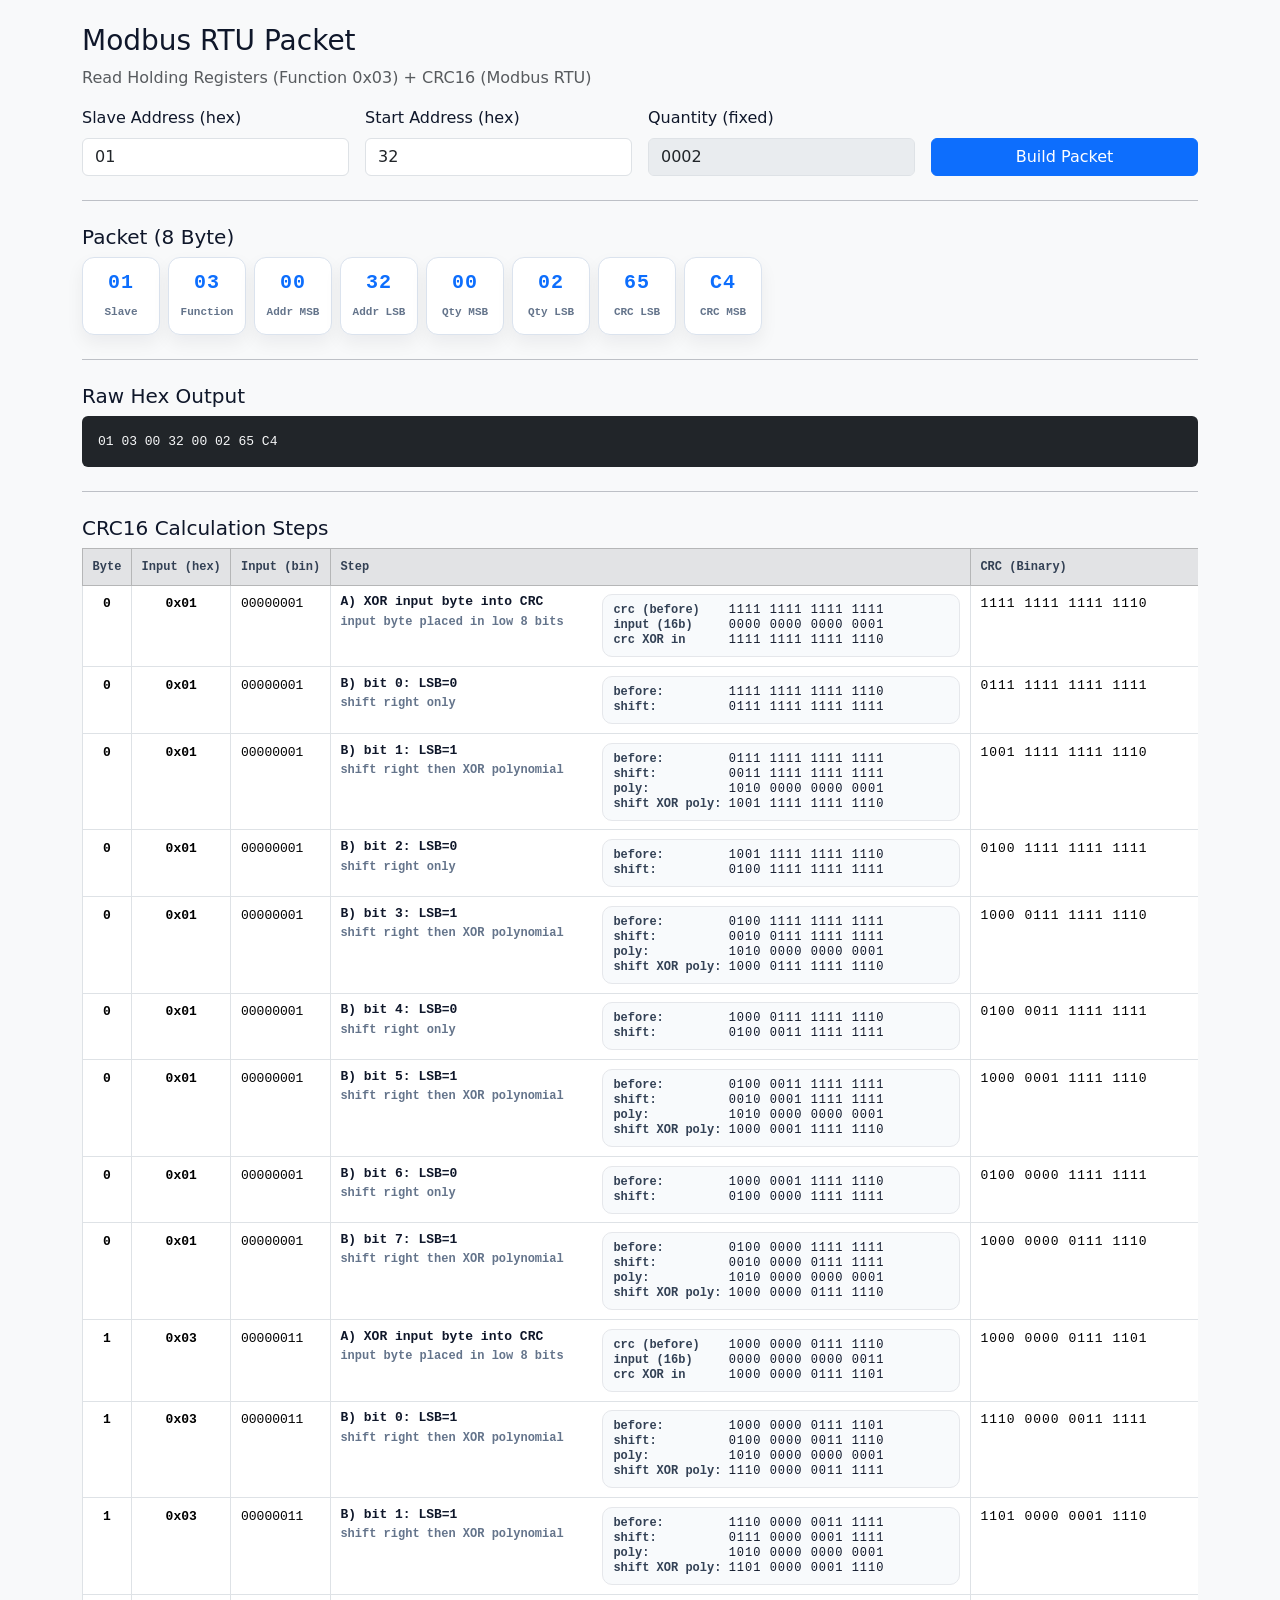
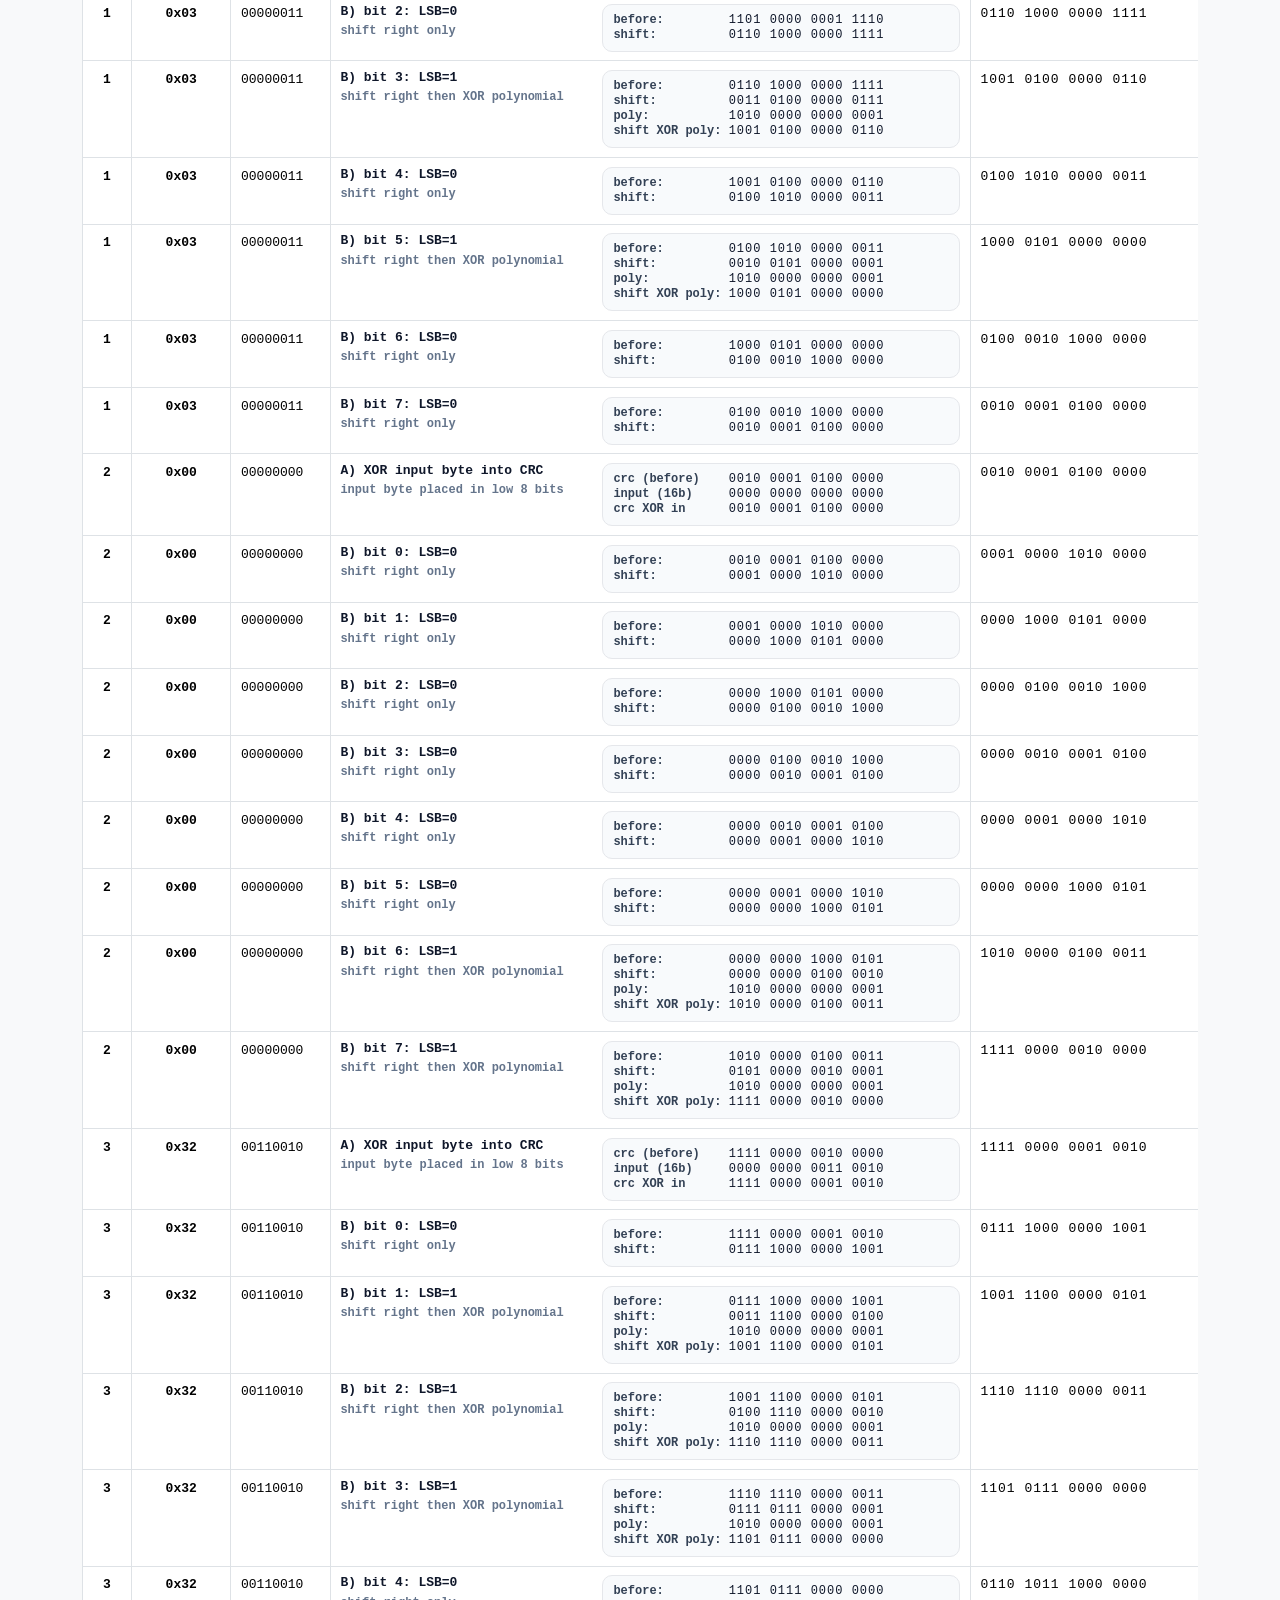
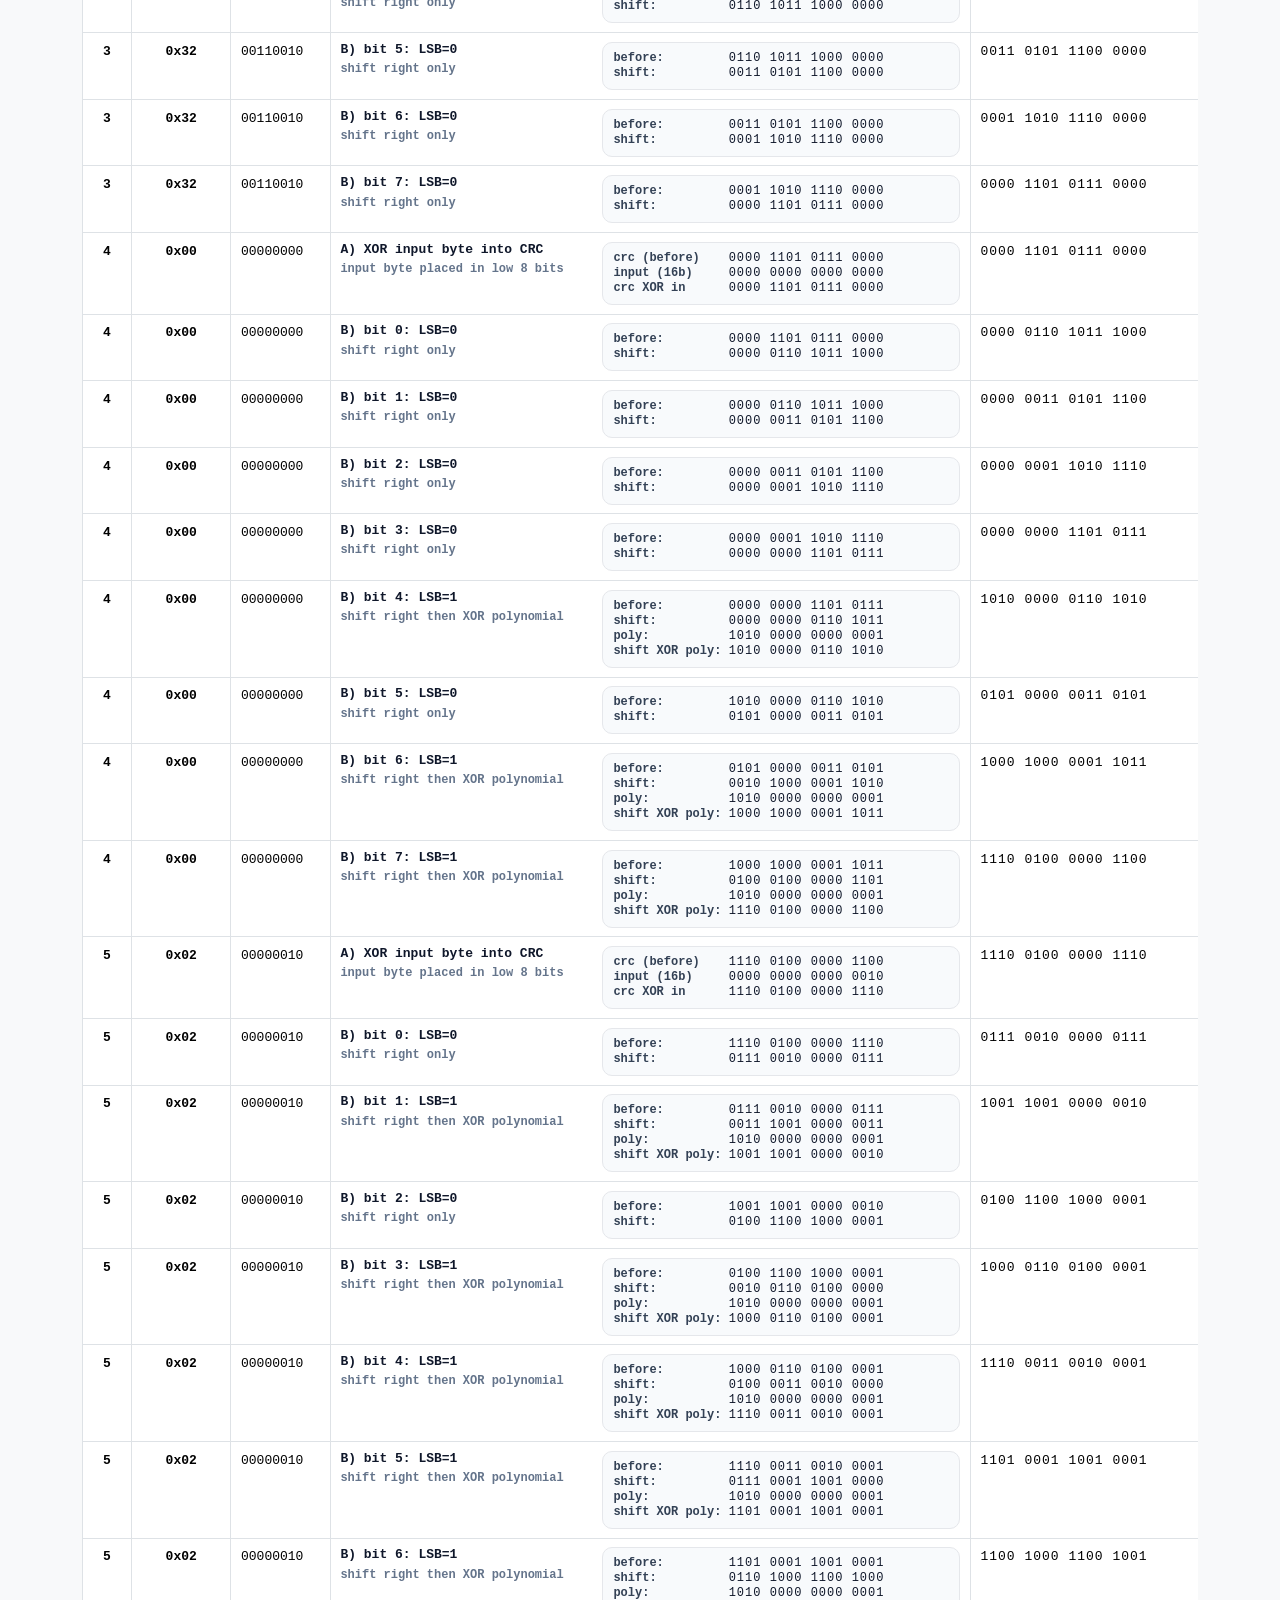
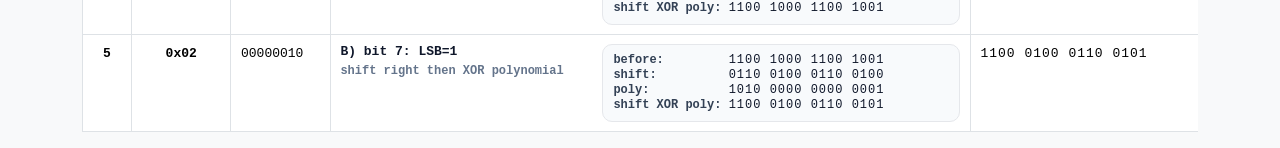
==== index.html @ 96ed9f40 "first commit" ====
<!DOCTYPE html>
<html lang="en">
<head>
<meta charset="UTF-8" />
<title>Modbus RTU Packet</title>

<link href="css/bootstrap.min.css" rel="stylesheet">
<link href="css/style.css" rel="stylesheet">



</head>

<body>

<div class="container mt-4">

  <h3>Modbus RTU Packet</h3>
  <p class="text-muted">Read Holding Registers (Function 0x03) + CRC16 (Modbus RTU)</p>

  <div class="row g-3">
    <div class="col-md-3">
      <label class="form-label">Slave Address (hex)</label>
      <input id="slave" class="form-control" value="01">
    </div>

    <div class="col-md-3">
      <label class="form-label">Start Address (hex)</label>
      <input id="addr" class="form-control" value="32">
    </div>

    <div class="col-md-3">
      <label class="form-label">Quantity (fixed)</label>
      <input class="form-control" value="0002" disabled>
    </div>

    <div class="col-md-3 d-flex align-items-end">
      <button class="btn btn-primary w-100" onclick="buildPacket()">Build Packet</button>
    </div>
  </div>

  <hr class="my-4">

  <h5>Packet (8 Byte)</h5>
  <div class="d-flex flex-wrap gap-2" id="packetView"></div>

  <hr class="my-4">

  <h5>Raw Hex Output</h5>
  <pre id="rawOutput" class="bg-dark text-light p-3 rounded"></pre>

  <hr class="my-4">

  <h5>CRC16 Calculation Steps</h5>
  <div class="table-responsive">
    <table class="table table-sm table-bordered crc-table">
      <colgroup>
        <col class="col-byte">
        <col class="col-input-hex">
        <col class="col-input-bin">
        <col class="col-step">
        <col class="col-crc-bin">
        <col class="col-crc-hex">
      </colgroup>
      <thead class="table-secondary">
        <tr>
          <th>Byte</th>
          <th>Input (hex)</th>
          <th>Input (bin)</th>
          <th>Step</th>
          <th>CRC (Binary)</th>
          <th>CRC (Hex)</th>
        </tr>
      </thead>
      <tbody id="crcSteps"></tbody>
    </table>
  </div>

</div>

<script>
// -------------------------------------------------
// Helpers
// -------------------------------------------------
const hex8  = n => (n & 0xFF).toString(16).padStart(2,"0").toUpperCase();
const hex16 = n => (n & 0xFFFF).toString(16).padStart(4,"0").toUpperCase();
const fmtHex8  = n => "0x" + hex8(n);
const fmtHex16 = n => "0x" + hex16(n);

const bin8 = n => (n & 0xFF).toString(2).padStart(8, "0");

function bin16g(n) {
  return (n & 0xFFFF)
    .toString(2)
    .padStart(16, "0")
    .match(/.{1,4}/g)
    .join(" ");
}

function byteTo16g(b) {
  const as16 = (b & 0xFF).toString(2).padStart(16, "0");
  return as16.match(/.{1,4}/g).join(" ");
}

const POLY = 0xA001;
const POLY_BIN = bin16g(POLY);

// escape html
function esc(s){
  return String(s).replaceAll("&","&amp;").replaceAll("<","&lt;").replaceAll(">","&gt;");
}

// Build a 2-column step: text + aligned binary block
function stepBlock(title, subtitle, linesHtml) {
  return `
    <div class="step-wrap">
      <div class="step-text">
        ${esc(title)}
        ${subtitle ? `<div class="sub">${esc(subtitle)}</div>` : ``}
      </div>
      <pre class="bin-block">${linesHtml}</pre>
    </div>
  `;
}

// Binary line helper: fixed label width so values align
function binLine(label, value) {
  return `<span class="bin-label">${esc(label)}</span><span class="bin-val">${esc(value)}</span>\n`;
}

// -------------------------------------------------
// CRC16 trace (binary aligned) — LSB only in step-text
// -------------------------------------------------
function modbusCRC16_trace(buf) {
  let crc = 0xFFFF;
  const steps = [];

  for (let i = 0; i < buf.length; i++) {
    const input = buf[i] & 0xFF;

    // A) XOR input into CRC
    const beforeXor = crc & 0xFFFF;
    const input16 = input; // low byte
    const afterXor = (beforeXor ^ input16) & 0xFFFF;

    let aLines = "";
    aLines += binLine("crc (before)    ", bin16g(beforeXor));
    aLines += binLine("input (16b)     ", byteTo16g(input));
    aLines += binLine("crc XOR in      ", bin16g(afterXor));

    steps.push({
      byte: i,
      input,
      stepHTML: stepBlock(
        "A) XOR input byte into CRC",
        "input byte placed in low 8 bits",
        aLines
      ),
      crc: afterXor
    });

    crc = afterXor;

    // B) 8 bit cycles
    for (let bit = 0; bit < 8; bit++) {
      const before = crc & 0xFFFF;
      const lsb = before & 1;

      if (lsb) {
        const afterShift = (before >> 1) & 0xFFFF;
        const afterPoly  = (afterShift ^ POLY) & 0xFFFF;

        let bLines = "";
        bLines += binLine("before:         ", bin16g(before));      // removed (LSB=1)
        bLines += binLine("shift:          ", bin16g(afterShift));
        bLines += binLine("poly:           ", POLY_BIN);
        bLines += binLine("shift XOR poly: ", bin16g(afterPoly));

        steps.push({
          byte: i,
          input,
          stepHTML: stepBlock(
            `B) bit ${bit}: LSB=1`,
            "shift right then XOR polynomial",
            bLines
          ),
          crc: afterPoly
        });

        crc = afterPoly;
      } else {
        const afterShift = (before >> 1) & 0xFFFF;

        let bLines = "";
        bLines += binLine("before:         ", bin16g(before));      // removed (LSB=0)
        bLines += binLine("shift:          ", bin16g(afterShift));

        steps.push({
          byte: i,
          input,
          stepHTML: stepBlock(
            `B) bit ${bit}: LSB=0`,
            "shift right only",
            bLines
          ),
          crc: afterShift
        });

        crc = afterShift;
      }
    }
  }

  return { crc: crc & 0xFFFF, steps };
}

// -------------------------------------------------
// Build packet
// -------------------------------------------------
const slaveEl = document.getElementById("slave");
const addrEl  = document.getElementById("addr");

function buildPacket() {
  const slave = parseInt(slaveEl.value, 16);
  const addr  = parseInt(addrEl.value, 16);

  const packet = new Uint8Array(8);
  packet.set([
    slave & 0xFF,
    0x03,
    (addr >> 8) & 0xFF,
    addr & 0xFF,
    0x00,
    0x02
  ]);

  const result = modbusCRC16_trace(packet.slice(0, 6));
  packet[6] = result.crc & 0xFF;        // CRC LSB
  packet[7] = (result.crc >> 8) & 0xFF; // CRC MSB

  renderPacket(packet);
  renderCRCSteps(result.steps);
}

// -------------------------------------------------
// Render packet visualization
// -------------------------------------------------
function renderPacket(packet) {
  const labels = ["Slave","Function","Addr MSB","Addr LSB","Qty MSB","Qty LSB","CRC LSB","CRC MSB"];
  const view = document.getElementById("packetView");
  const rawOutput = document.getElementById("rawOutput");

  view.innerHTML = "";
  let raw = "";

  packet.forEach((b, i) => {
    raw += hex8(b) + " ";
    view.insertAdjacentHTML("beforeend", `
      <div class="byte-box">
        <div class="byte-value">${hex8(b)}</div>
        <div class="byte-label">${labels[i]}</div>
      </div>
    `);
  });

  rawOutput.textContent = raw.trim();
}

// -------------------------------------------------
// Render CRC step table
// -------------------------------------------------
function renderCRCSteps(steps) {
  const tbody = document.getElementById("crcSteps");
  tbody.innerHTML = "";

  steps.forEach(s => {
    tbody.insertAdjacentHTML("beforeend", `
      <tr>
        <td class="col-byte">${s.byte}</td>
        <td class="col-input-hex">${fmtHex8(s.input)}</td>
        <td class="col-input-bin">${bin8(s.input)}</td>
        <td class="col-step">${s.stepHTML}</td>
        <td class="col-crc-bin">${bin16g(s.crc)}</td>
        <td class="col-crc-hex">${fmtHex16(s.crc)}</td>
      </tr>
    `);
  });
}

// init
buildPacket();
</script>

</body>
</html>
---- css/style.css ----
body { background:#f8f9fa; color:#0f172a; }

  /* Packet bytes: นุ่มขึ้น + เงาเบา ๆ */
  .byte-box {
    width: 78px;
    height: 78px;
    border: 1px solid #dbe3ee;
    border-radius: 12px;
    text-align: center;
    padding-top: 10px;
    font-family: ui-monospace, SFMono-Regular, Menlo, Monaco, Consolas, "Liberation Mono", "Courier New", monospace;
    background: #ffffff;
    box-shadow: 0 8px 18px rgba(15, 23, 42, .06);
  }
  .byte-value { font-size: 20px; font-weight: 900; color:#0d6efd; letter-spacing:1px; }
  .byte-label { font-size: 11px; color: #64748b; font-weight: 700; margin-top: 6px; }

  /* Raw */
  pre { font-size: 13px; border-radius: 12px; }

  /* ✅ สำคัญ: อย่าตัด overflow ของ table-responsive */
  .table-responsive{
    overflow-x: auto;     /* คงพฤติกรรมเดิมของ bootstrap */
    overflow-y: visible;
  }

  table.crc-table {
    font-family: ui-monospace, SFMono-Regular, Menlo, Monaco, Consolas, "Liberation Mono", "Courier New", monospace;
    font-size: 13px;
  }

  /* Header ให้ชัดขึ้น */
  .table thead th{
    font-size: 12px;
    font-weight: 800;
    color:#334155;
    white-space: nowrap;
  }
  .table tbody tr:hover{
    background:#f8fafc;
  }
  .table > :not(caption) > * > *{
    padding: .55rem .6rem;
    vertical-align: top;
  }

  .col-byte       { width: 55px; text-align: center; white-space: nowrap; font-weight:700; color:#334155; }
  .col-input-hex  { width: 95px; text-align: center; white-space: nowrap; font-weight:800; }
  .col-input-bin  { width: 140px; white-space: nowrap; color:#475569; }
  .col-step       { min-width: 640px; }
  .col-crc-bin    { min-width: 320px; letter-spacing: 1px; white-space: nowrap; }
  .col-crc-hex    { width: 120px; min-width:120px; text-align: center; font-weight: 900; white-space: nowrap; }

  /* Step layout: text left, binary right */
  .step-wrap{
    display: grid;
    grid-template-columns: 250px 1fr;
    gap: 12px;
    align-items: start;
  }
  .step-text{
    font-weight: 800;
    line-height: 1.25;
    color:#0f172a;
  }
  .step-text .sub{
    margin-top: 4px;
    font-weight: 600;
    color: #64748b;
    font-size: 12px;
  }
  .bin-block{
    margin: 0;
    padding: 8px 10px;
    background: #f8fafc;
    border: 1px solid #e5e7eb;
    border-radius: 10px;
    font-size: 12px;
    line-height: 1.25;
    white-space: pre;
    overflow-x: auto;
  }
  .bin-label{
    width: 120px;
    color:#334155;
    font-weight: 800;
  }
  .bin-val{
    letter-spacing: 1px;
    color:#0f172a;
  }
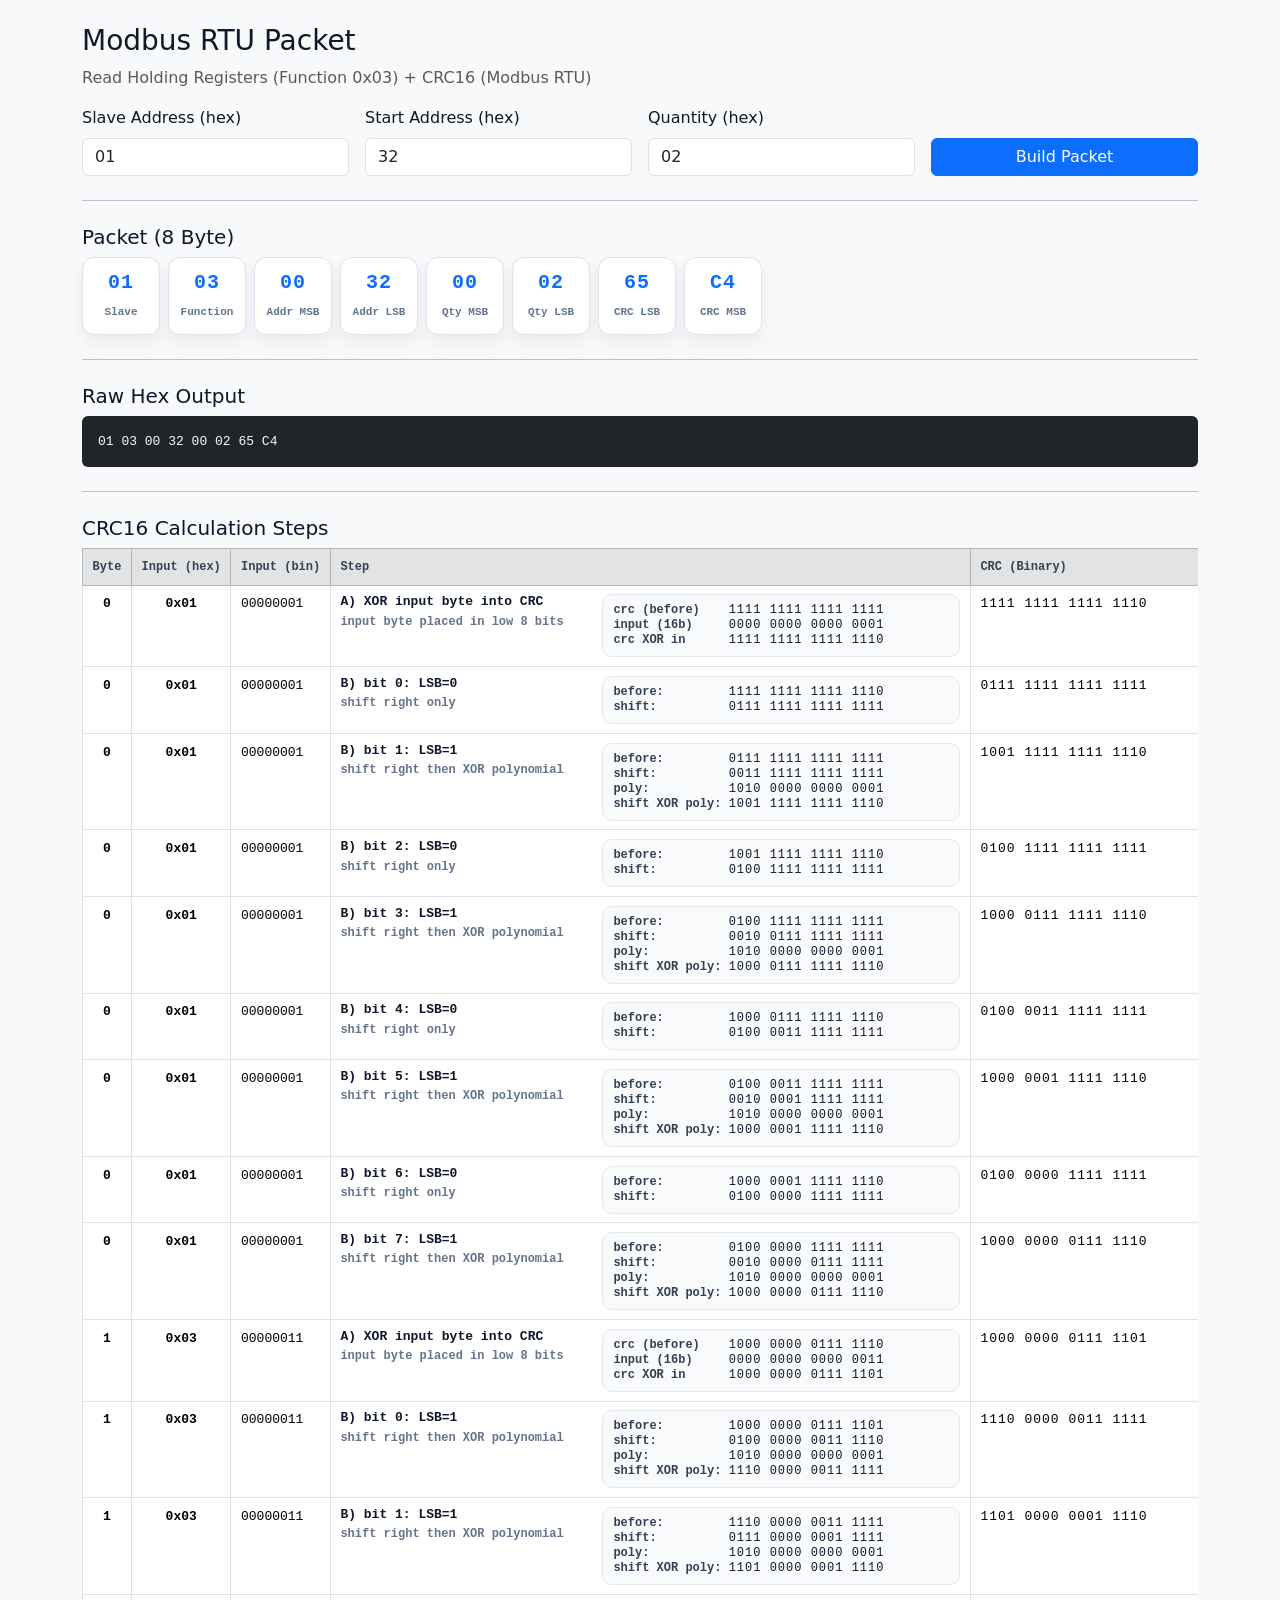
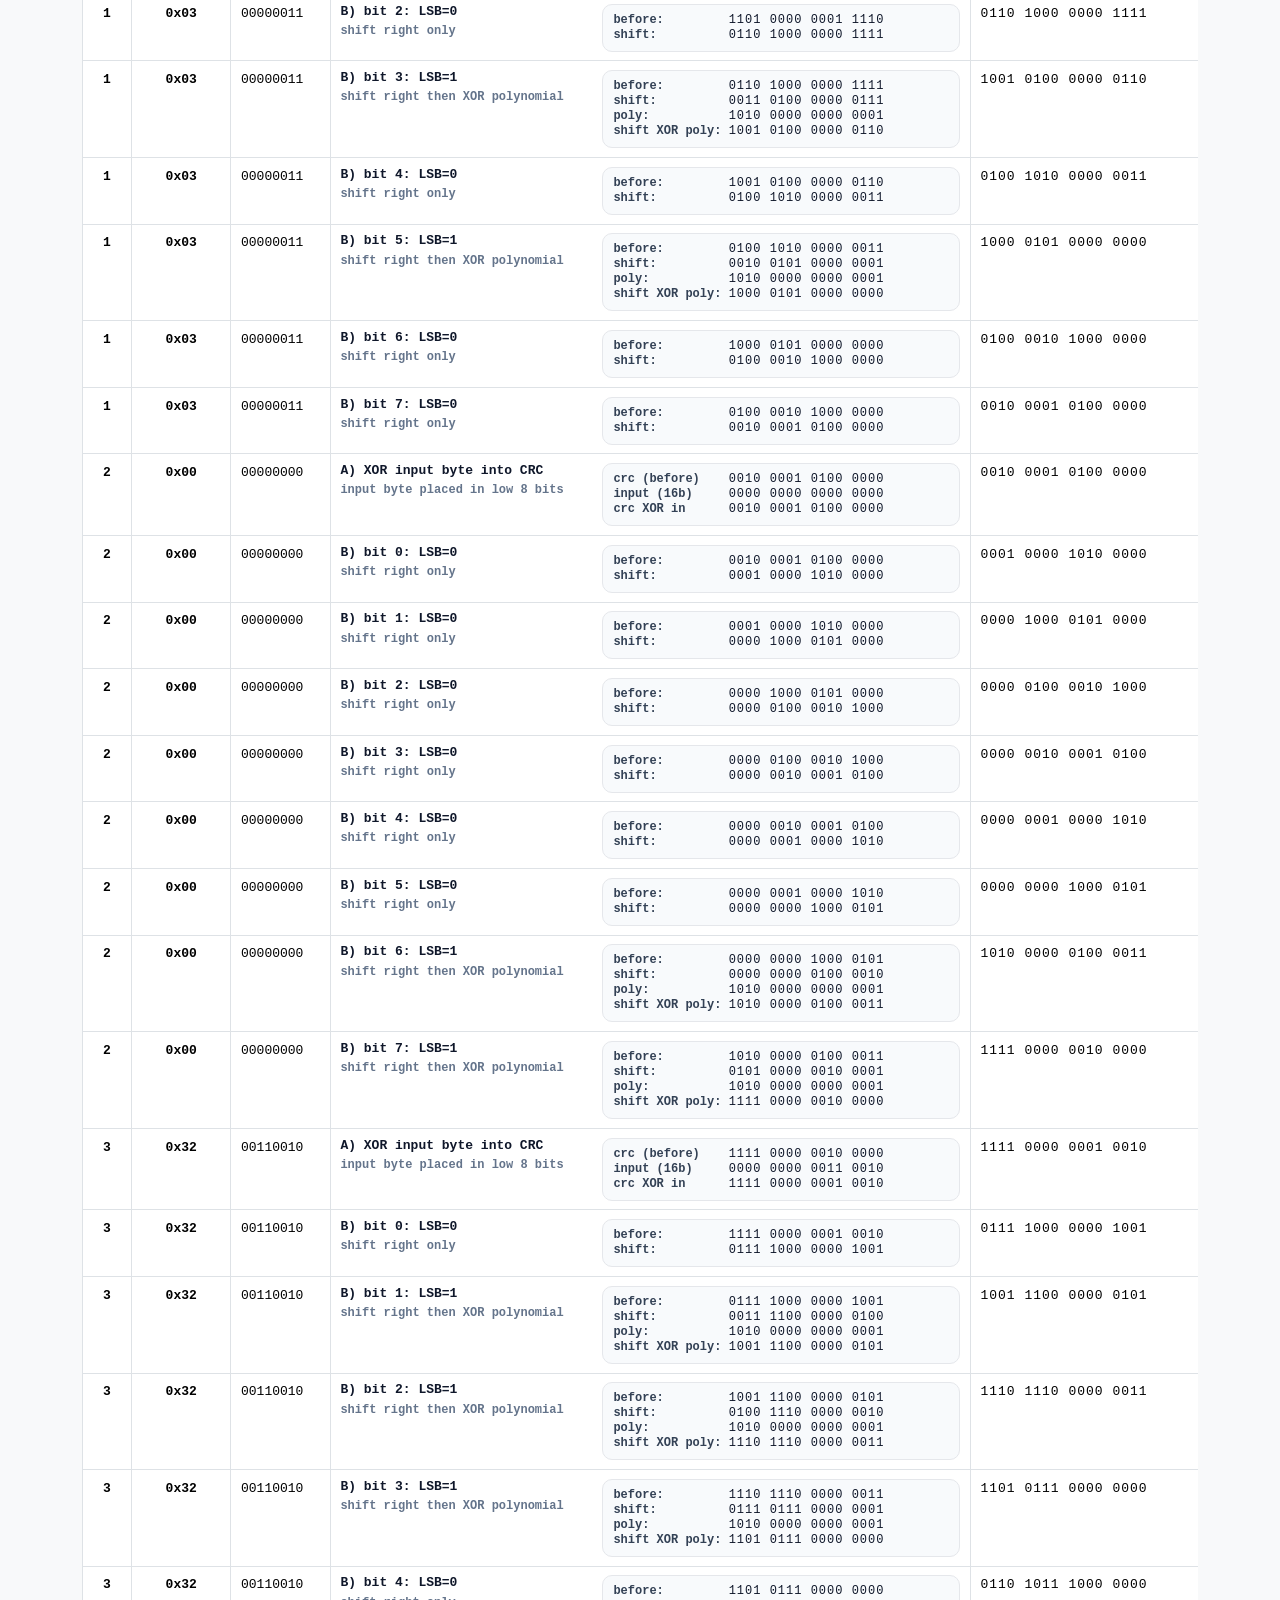
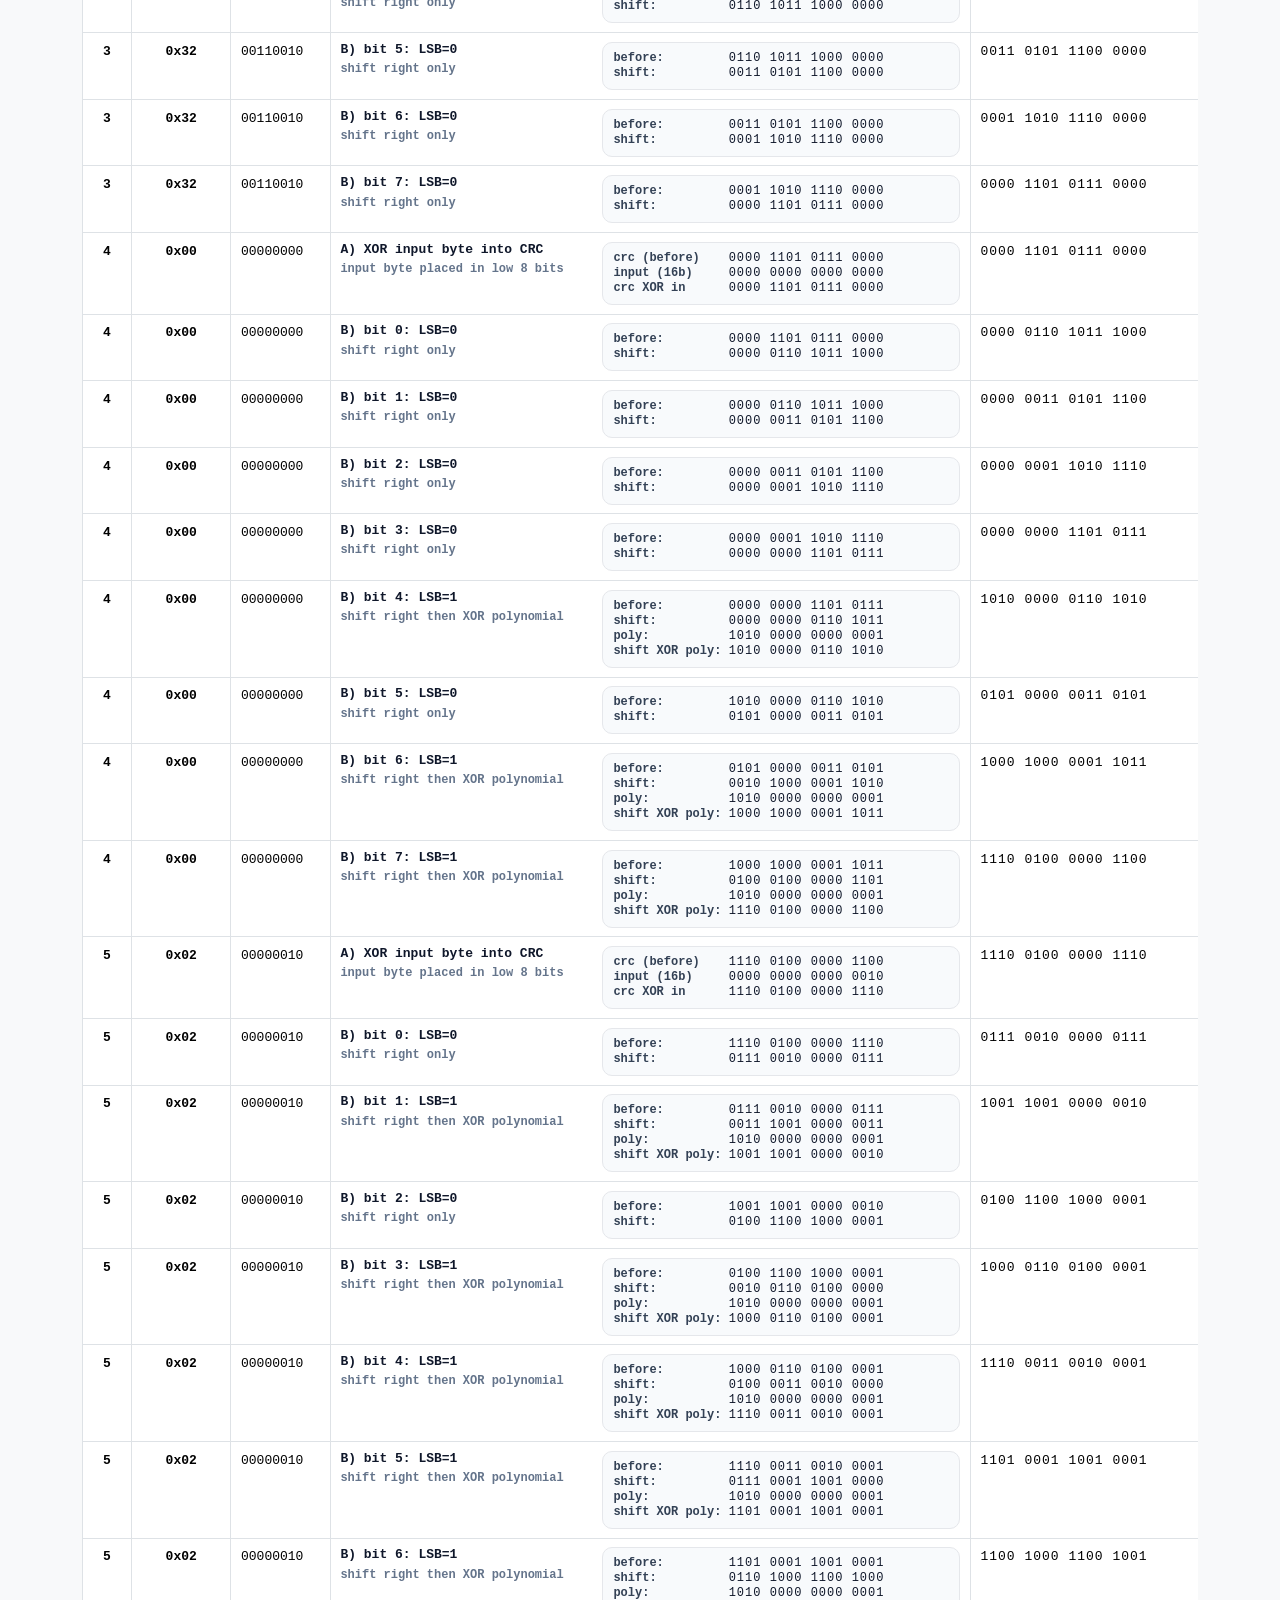
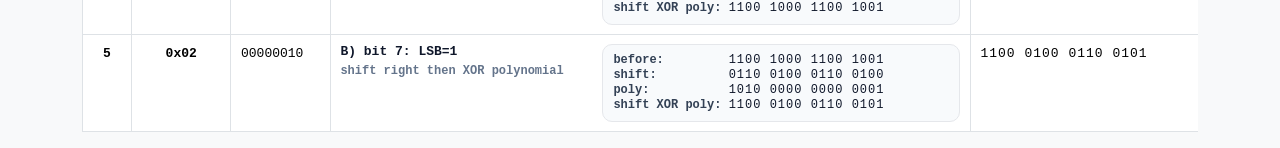
==== commit 62bb7c5b: "feat quantity can change" ====
--- a/index.html
+++ b/index.html
@@ -6,9 +6,6 @@
 
 <link href="css/bootstrap.min.css" rel="stylesheet">
 <link href="css/style.css" rel="stylesheet">
-
-
-
 </head>
 
 <body>
@@ -30,8 +27,8 @@
     </div>
 
     <div class="col-md-3">
-      <label class="form-label">Quantity (fixed)</label>
-      <input class="form-control" value="0002" disabled>
+      <label class="form-label">Quantity (hex)</label>
+      <input id="qty" class="form-control" value="02" inputmode="text" autocomplete="off">
     </div>
 
     <div class="col-md-3 d-flex align-items-end">
@@ -171,7 +168,7 @@
         const afterPoly  = (afterShift ^ POLY) & 0xFFFF;
 
         let bLines = "";
-        bLines += binLine("before:         ", bin16g(before));      // removed (LSB=1)
+        bLines += binLine("before:         ", bin16g(before));
         bLines += binLine("shift:          ", bin16g(afterShift));
         bLines += binLine("poly:           ", POLY_BIN);
         bLines += binLine("shift XOR poly: ", bin16g(afterPoly));
@@ -192,7 +189,7 @@
         const afterShift = (before >> 1) & 0xFFFF;
 
         let bLines = "";
-        bLines += binLine("before:         ", bin16g(before));      // removed (LSB=0)
+        bLines += binLine("before:         ", bin16g(before));
         bLines += binLine("shift:          ", bin16g(afterShift));
 
         steps.push({
@@ -215,14 +212,29 @@
 }
 
 // -------------------------------------------------
+// Input parsing (Quantity = 1 byte / 2 hex digits)
+// -------------------------------------------------
+function parseHex8OrFallback(raw, fallback) {
+  const s = String(raw ?? "").trim().replace(/^0x/i, "");
+  const n = parseInt(s, 16);
+  if (!Number.isFinite(n)) return fallback;
+  return Math.max(0, Math.min(0xFF, n));
+}
+
+// -------------------------------------------------
 // Build packet
 // -------------------------------------------------
 const slaveEl = document.getElementById("slave");
 const addrEl  = document.getElementById("addr");
+const qtyEl   = document.getElementById("qty");
 
 function buildPacket() {
   const slave = parseInt(slaveEl.value, 16);
   const addr  = parseInt(addrEl.value, 16);
+
+  // ✅ Quantity is editable as 1 byte (LSB). MSB fixed 0x00
+  const qty8 = parseHex8OrFallback(qtyEl.value, 0x02);
+  qtyEl.value = hex8(qty8); // normalize UI to 2-hex
 
   const packet = new Uint8Array(8);
   packet.set([
@@ -230,8 +242,8 @@
     0x03,
     (addr >> 8) & 0xFF,
     addr & 0xFF,
-    0x00,
-    0x02
+    0x00,    // Qty MSB fixed
+    qty8     // Qty LSB editable
   ]);
 
   const result = modbusCRC16_trace(packet.slice(0, 6));
@@ -241,6 +253,9 @@
   renderPacket(packet);
   renderCRCSteps(result.steps);
 }
+
+// auto rebuild when input changes
+[slaveEl, addrEl, qtyEl].forEach(el => el.addEventListener("input", buildPacket));
 
 // -------------------------------------------------
 // Render packet visualization
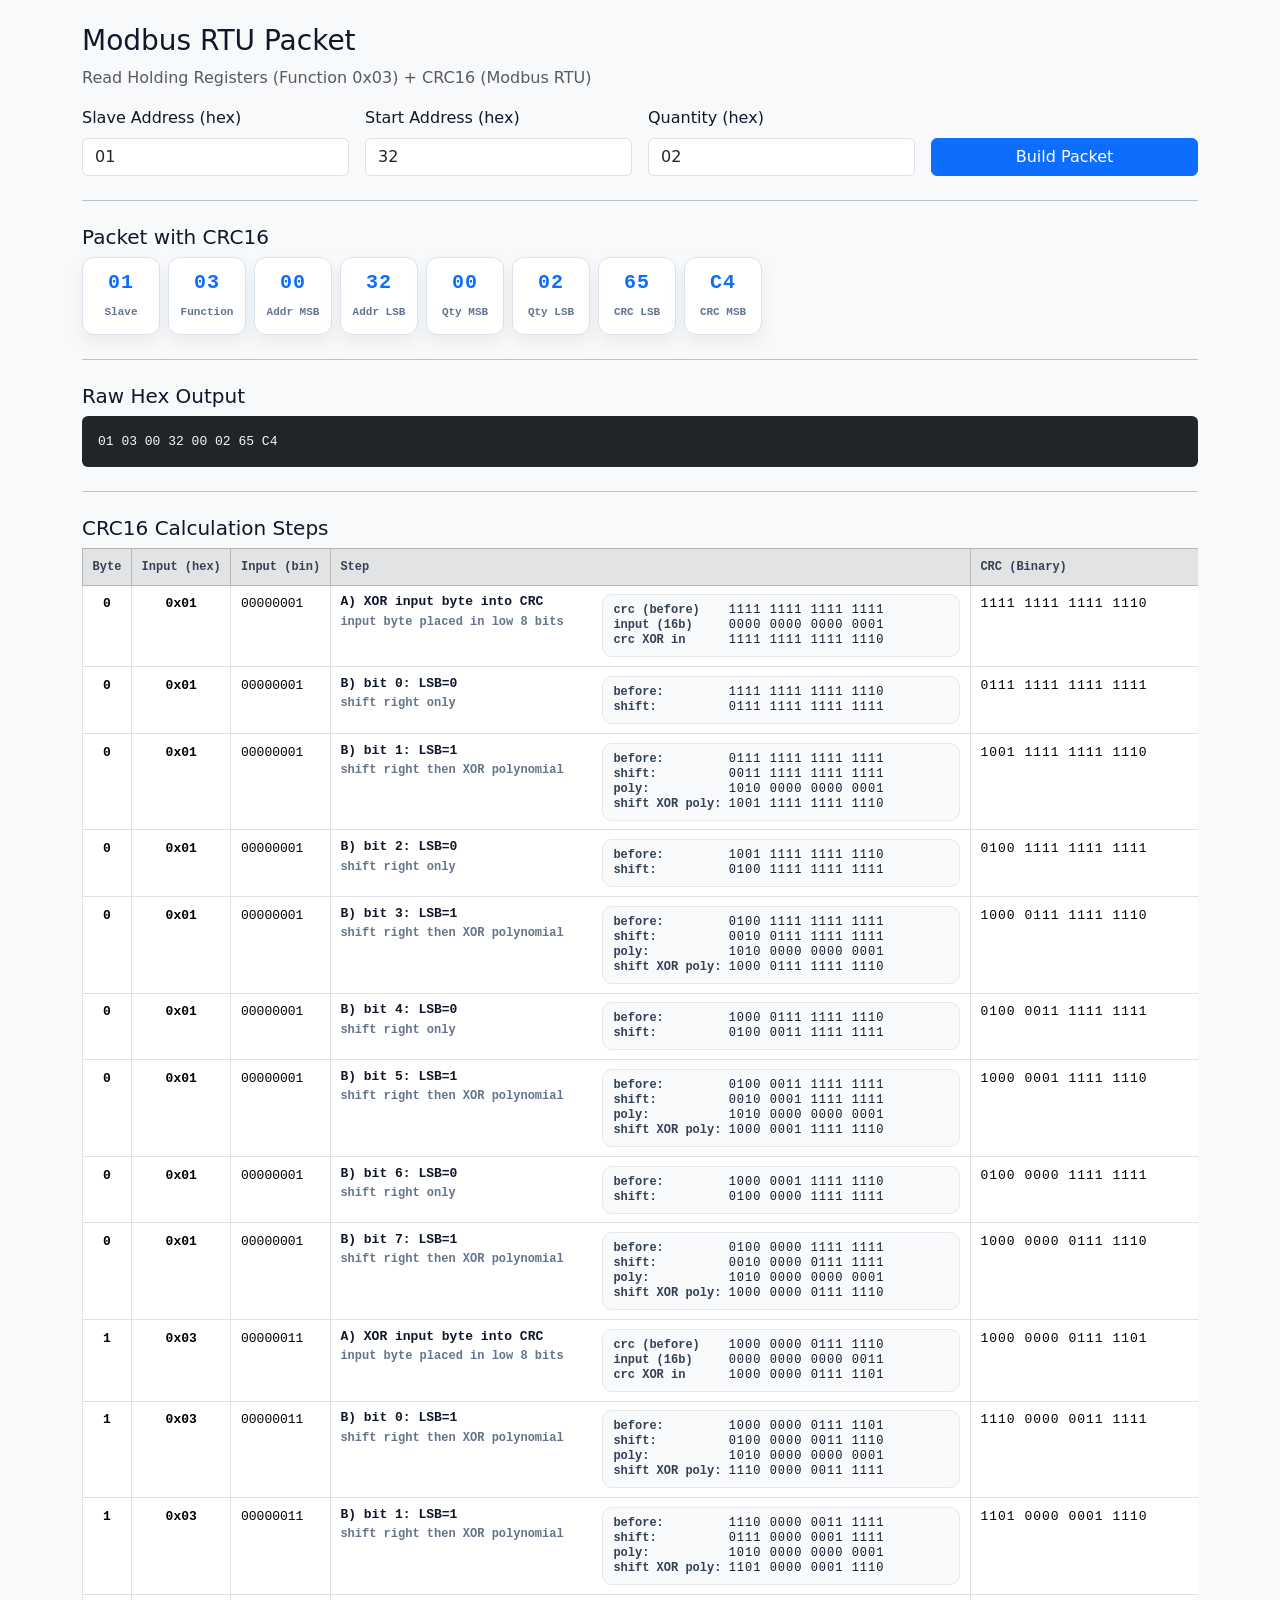
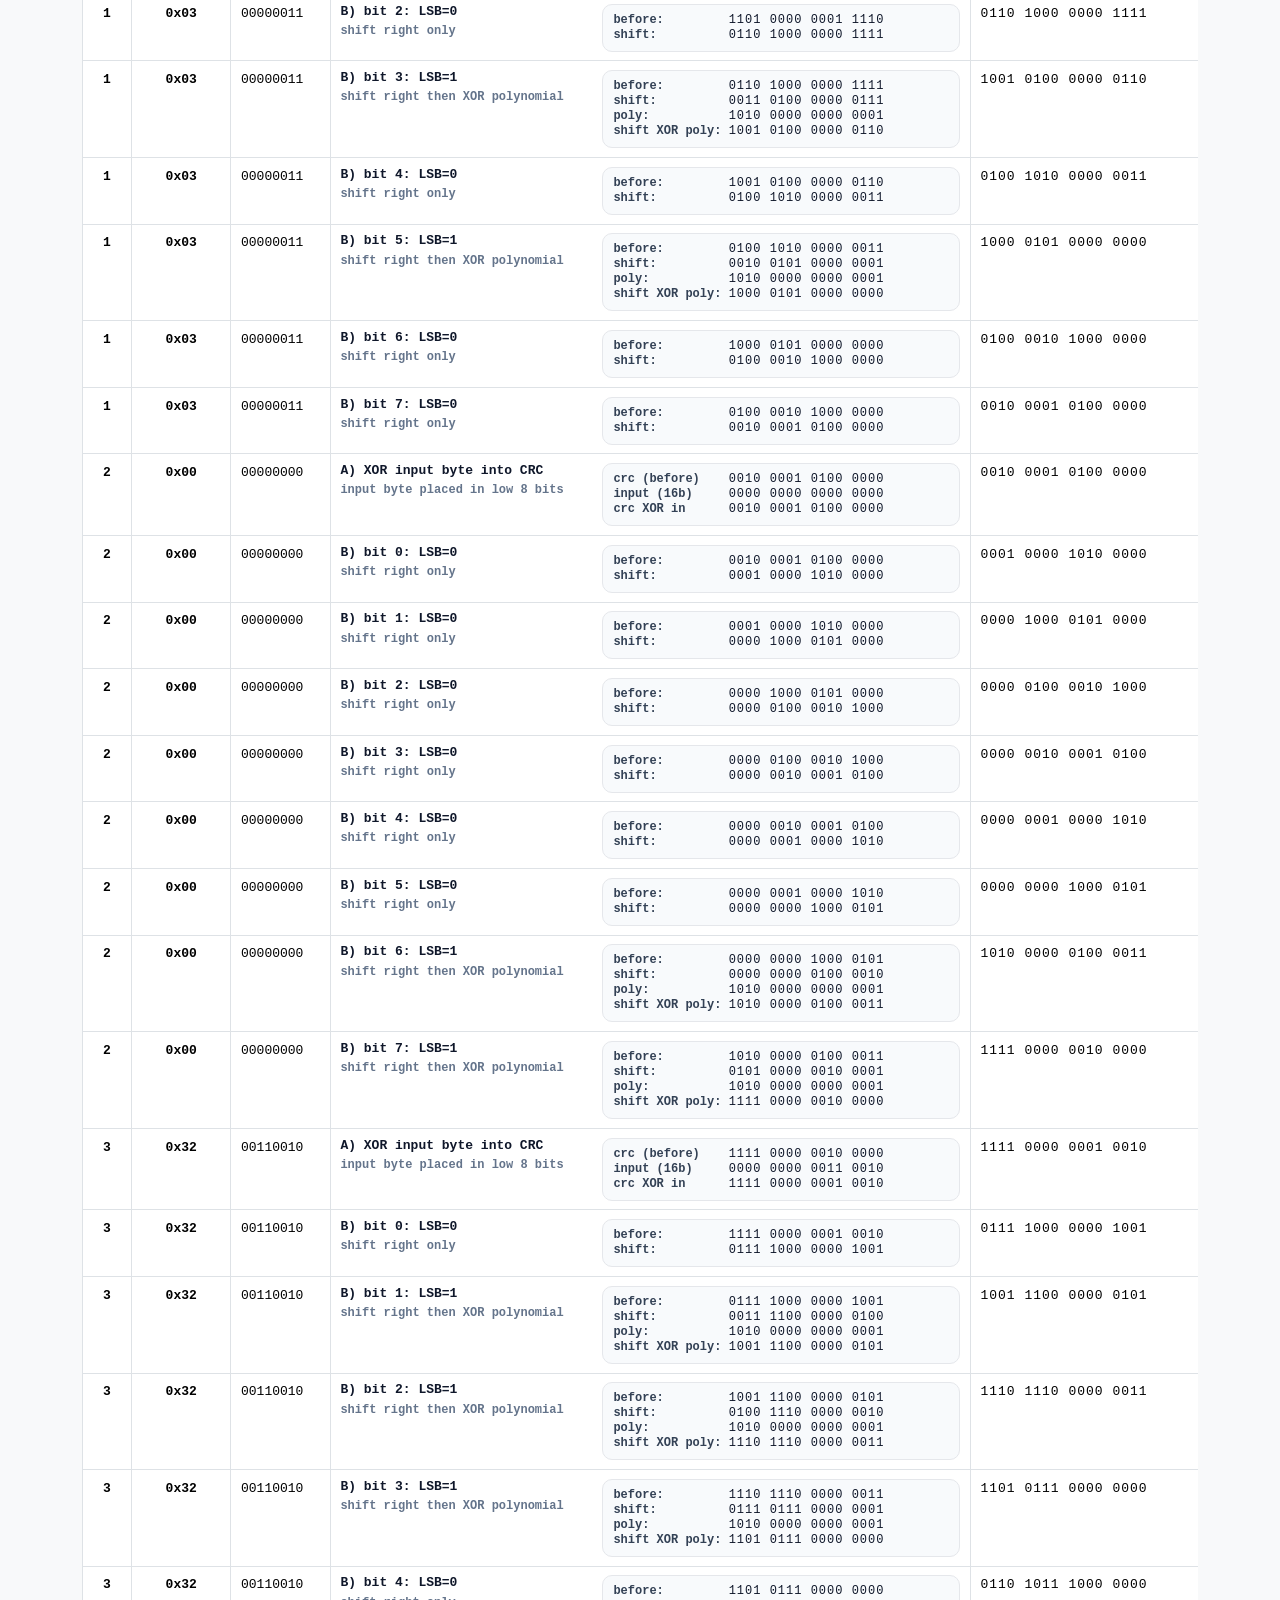
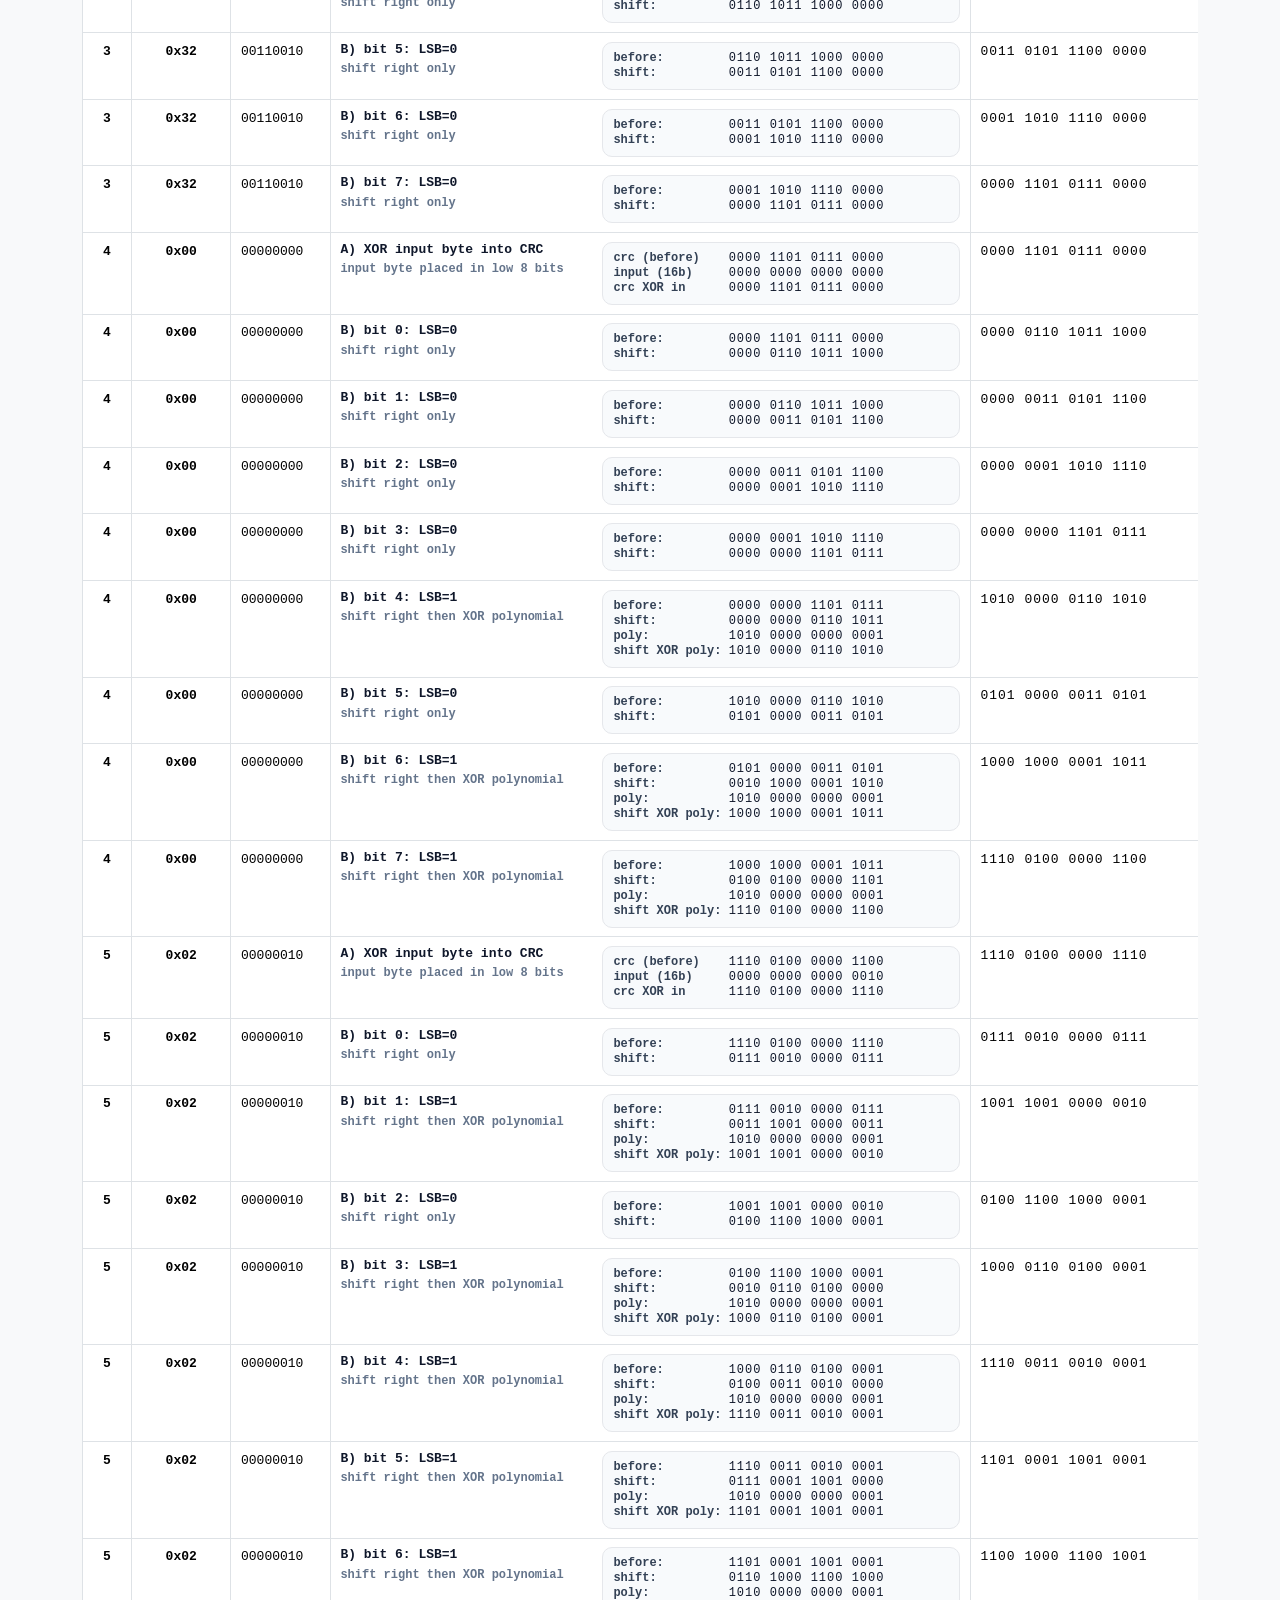
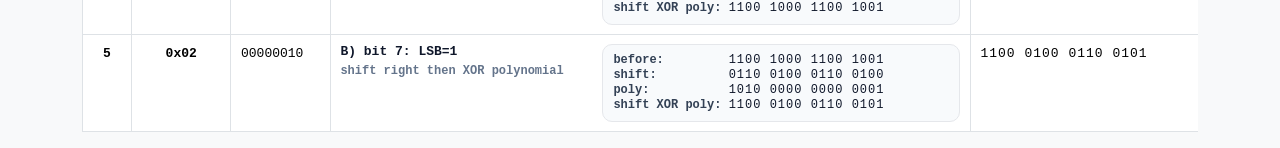
==== commit c45ce2e6: "update" ====
--- a/index.html
+++ b/index.html
@@ -38,7 +38,7 @@
 
   <hr class="my-4">
 
-  <h5>Packet (8 Byte)</h5>
+  <h5>Packet with CRC16</h5>
   <div class="d-flex flex-wrap gap-2" id="packetView"></div>
 
   <hr class="my-4">
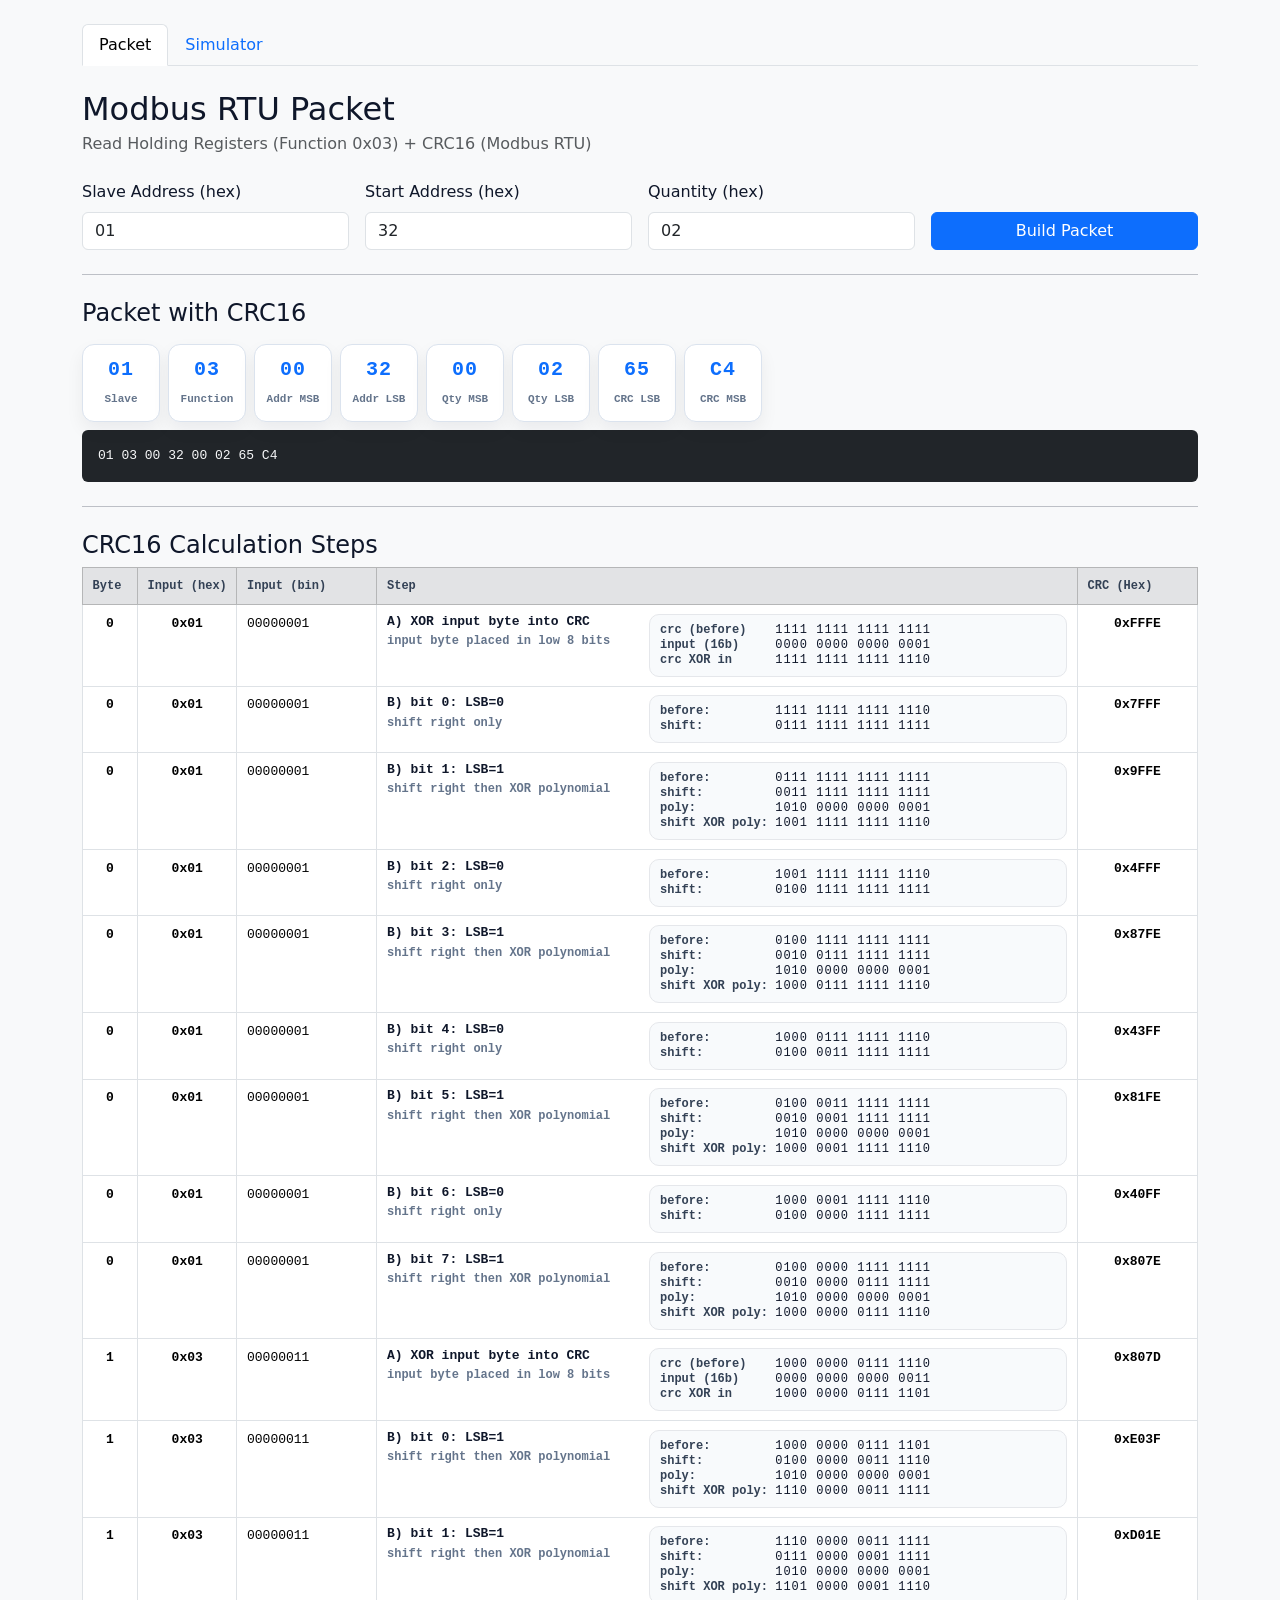
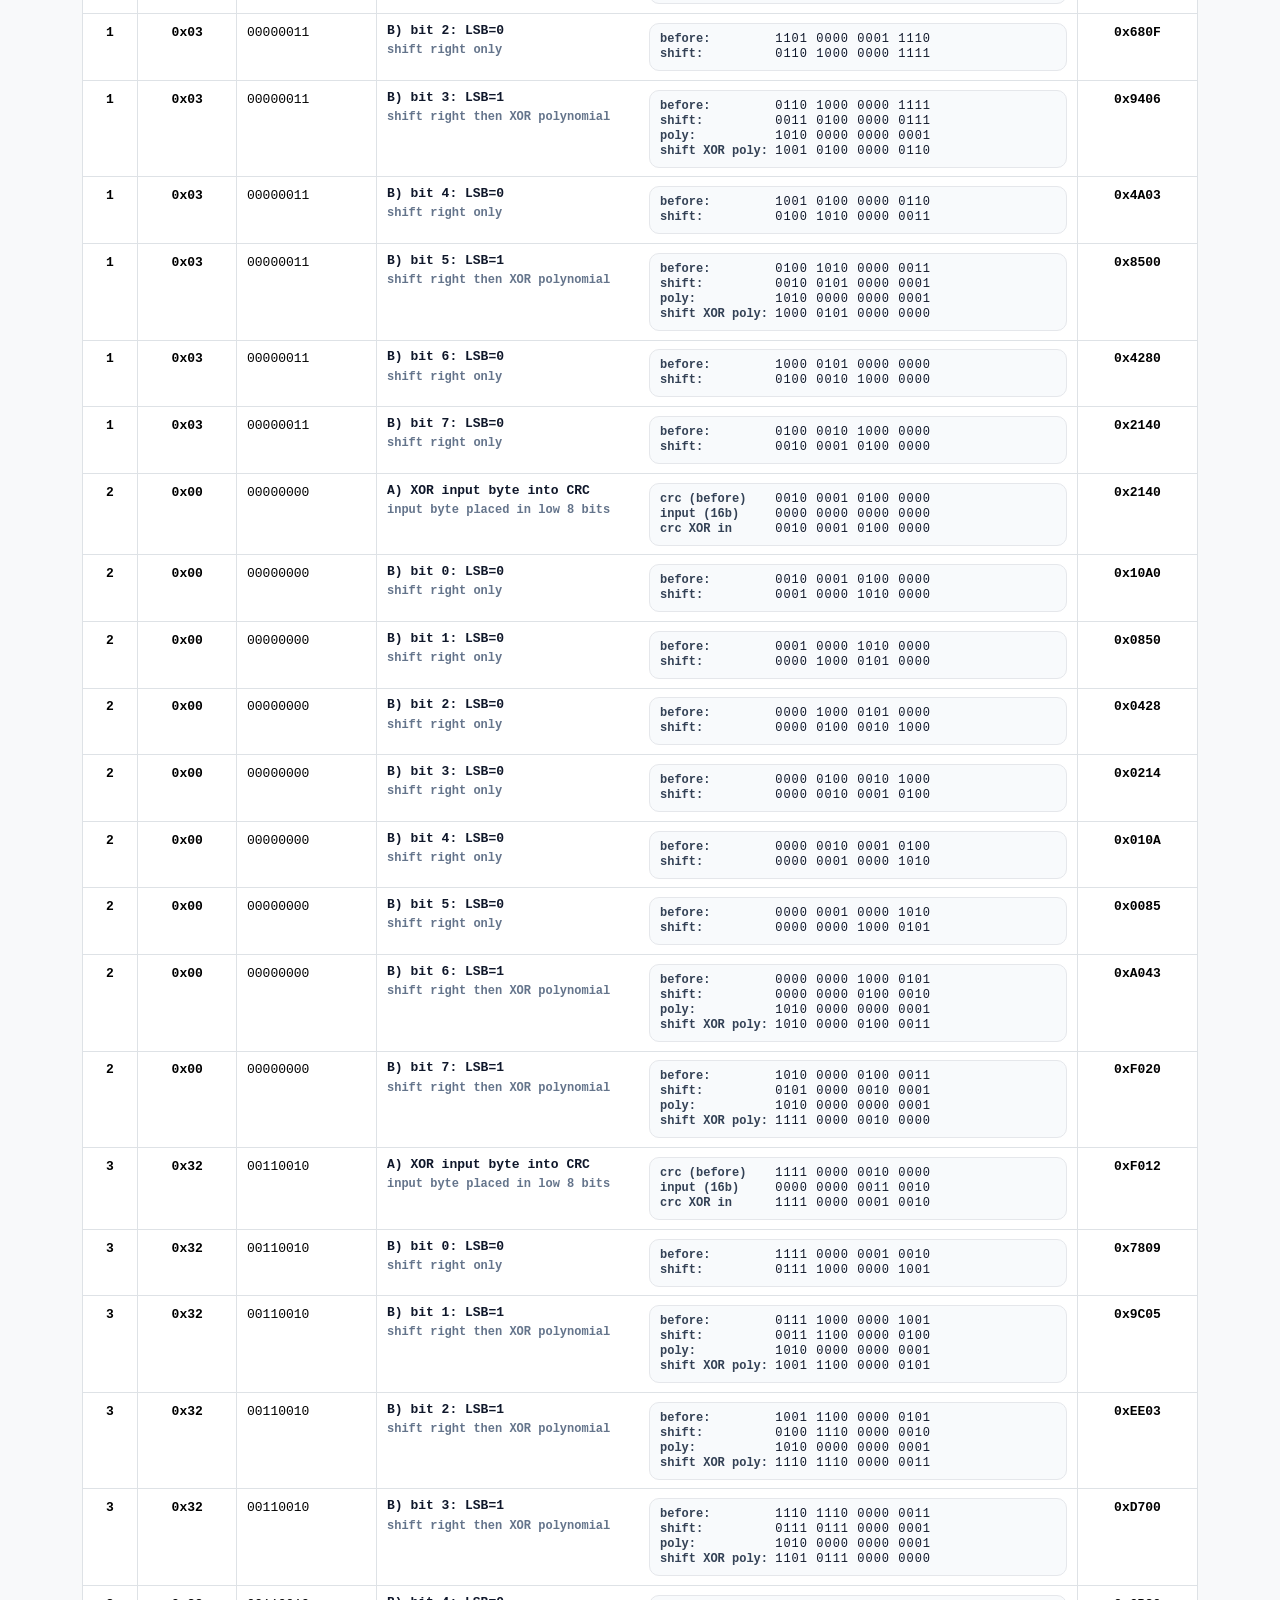
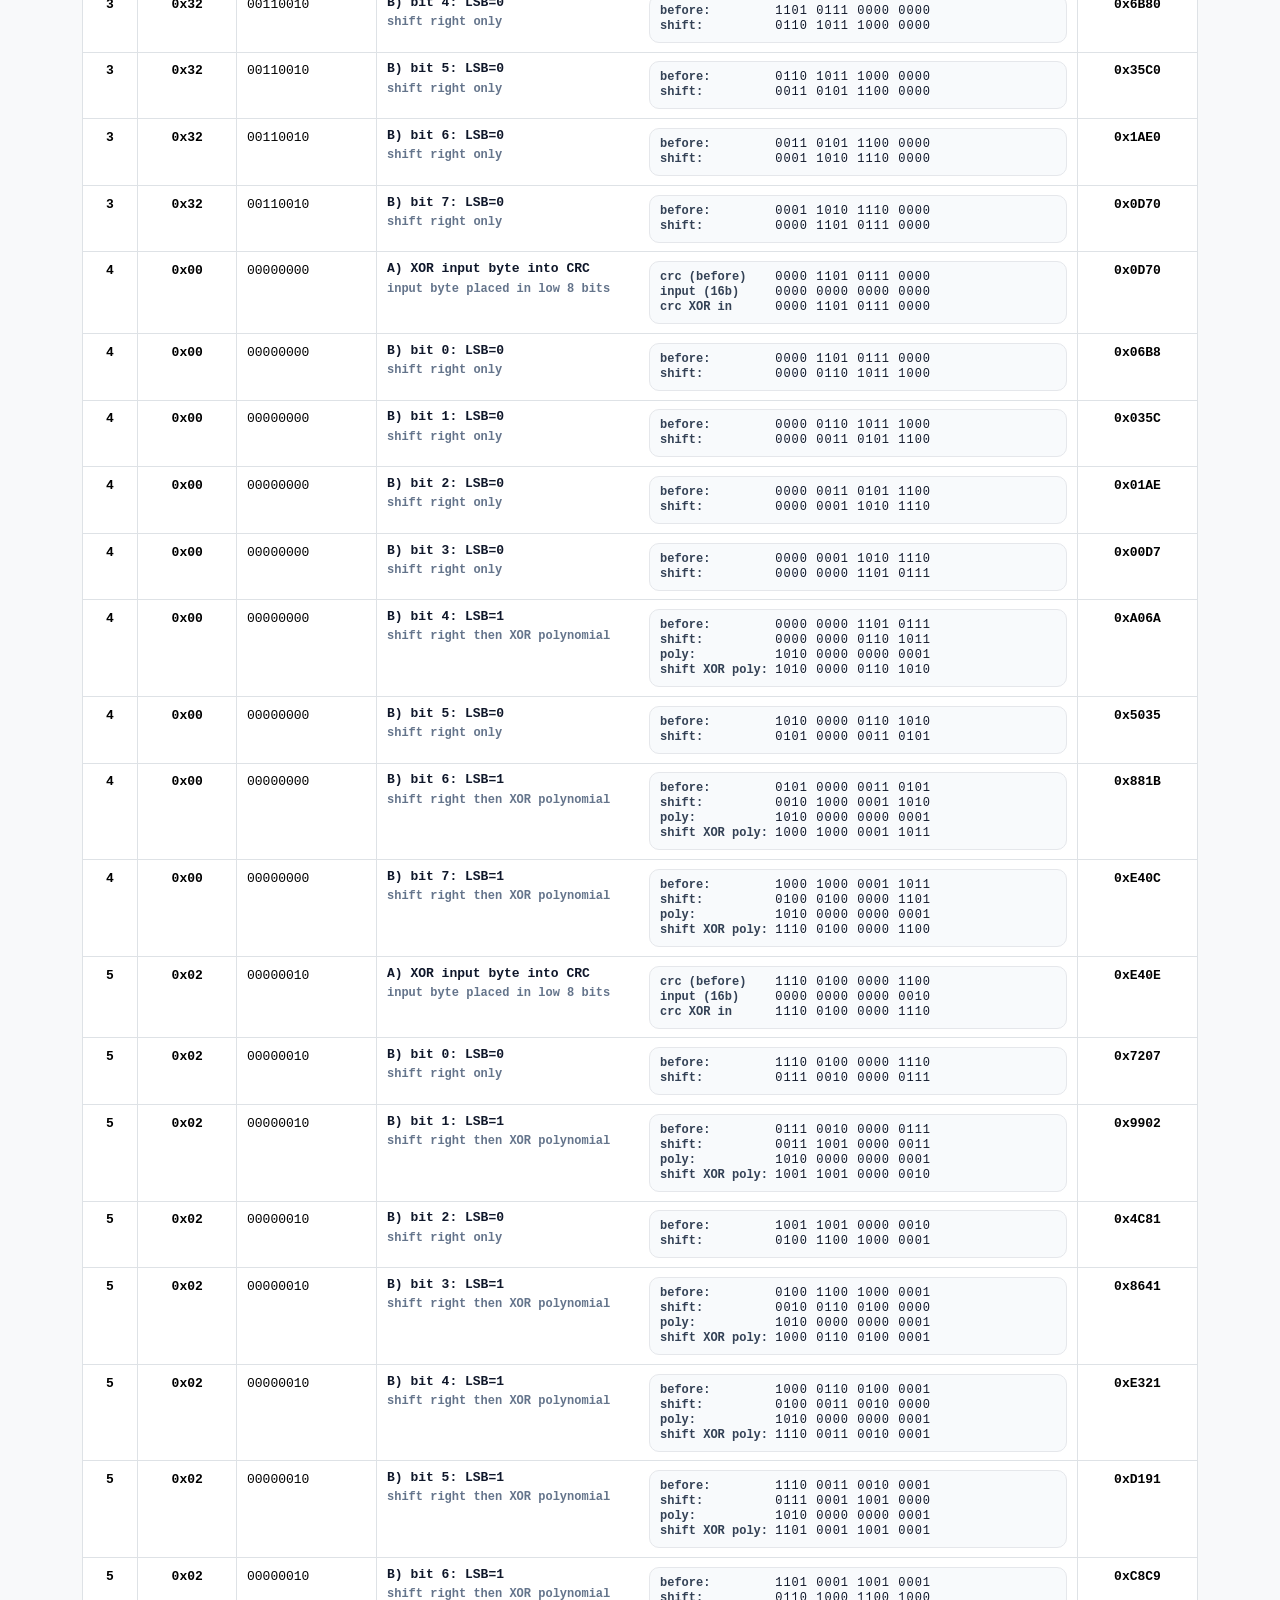
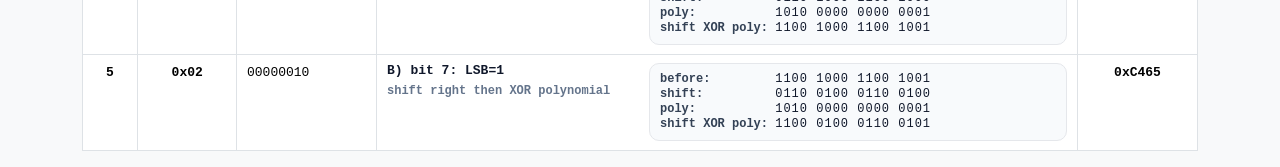
==== commit e7e40a16: "feat/simulator" ====
--- a/index.html
+++ b/index.html
@@ -1,310 +1,87 @@
 <!DOCTYPE html>
 <html lang="en">
 <head>
-<meta charset="UTF-8" />
-<title>Modbus RTU Packet</title>
+  <meta charset="UTF-8" />
+  <title>Modbus RTU Packet</title>
 
-<link href="css/bootstrap.min.css" rel="stylesheet">
-<link href="css/style.css" rel="stylesheet">
+  <link href="css/bootstrap.min.css" rel="stylesheet">
+  <link href="css/style.css" rel="stylesheet">
 </head>
 
 <body>
+  <div class="container mt-4">
 
-<div class="container mt-4">
+    <ul class="nav nav-tabs mb-4">
+      <li class="nav-item">
+        <a class="nav-link active" href="index.html">Packet</a>
+      </li>
+      <li class="nav-item">
+        <a class="nav-link" href="simulator.html">Simulator</a>
+      </li>
+    </ul>
 
-  <h3>Modbus RTU Packet</h3>
-  <p class="text-muted">Read Holding Registers (Function 0x03) + CRC16 (Modbus RTU)</p>
+    <h2 class="mb-1">Modbus RTU Packet</h2>
+    <p class="text-muted mb-4">Read Holding Registers (Function 0x03) + CRC16 (Modbus RTU)</p>
 
-  <div class="row g-3">
-    <div class="col-md-3">
-      <label class="form-label">Slave Address (hex)</label>
-      <input id="slave" class="form-control" value="01">
+    <div class="row g-3">
+      <div class="col-md-3">
+        <label class="form-label">Slave Address (hex)</label>
+        <input id="slave" class="form-control" value="01">
+      </div>
+
+      <div class="col-md-3">
+        <label class="form-label">Start Address (hex)</label>
+        <input id="addr" class="form-control" value="32">
+      </div>
+
+      <div class="col-md-3">
+        <label class="form-label">Quantity (hex)</label>
+        <input id="qty" class="form-control" value="02" inputmode="text" autocomplete="off">
+      </div>
+
+      <div class="col-md-3 d-flex align-items-end">
+        <button class="btn btn-primary w-100" onclick="buildPacket()">Build Packet</button>
+      </div>
     </div>
 
-    <div class="col-md-3">
-      <label class="form-label">Start Address (hex)</label>
-      <input id="addr" class="form-control" value="32">
+    <hr class="my-4">
+
+    <h4 class="mb-2">Packet with CRC16</h4>
+    <div class="d-flex flex-wrap gap-2 mt-3" id="packetView"></div>
+
+
+    <pre id="rawOutput" class="bg-dark text-light p-3 rounded mt-2"></pre>
+
+    <hr class="my-4">
+
+    <h4 class="mb-2">CRC16 Calculation Steps</h4>
+    <div class="table-responsive">
+      <table class="table table-sm table-bordered crc-table">
+        <colgroup>
+          <col class="col-byte">
+          <col class="col-input-hex">
+          <col class="col-input-bin">
+          <col class="col-step">
+          <col class="col-crc-hex">
+        </colgroup>
+        <thead class="table-secondary">
+          <tr>
+            <th>Byte</th>
+            <th>Input (hex)</th>
+            <th>Input (bin)</th>
+            <th>Step</th>
+            <th>CRC (Hex)</th>
+          </tr>
+        </thead>
+        <tbody id="crcSteps"></tbody>
+      </table>
     </div>
 
-    <div class="col-md-3">
-      <label class="form-label">Quantity (hex)</label>
-      <input id="qty" class="form-control" value="02" inputmode="text" autocomplete="off">
-    </div>
-
-    <div class="col-md-3 d-flex align-items-end">
-      <button class="btn btn-primary w-100" onclick="buildPacket()">Build Packet</button>
-    </div>
   </div>
 
-  <hr class="my-4">
+    <script src="js/package.js"></script>
 
-  <h5>Packet with CRC16</h5>
-  <div class="d-flex flex-wrap gap-2" id="packetView"></div>
 
-  <hr class="my-4">
-
-  <h5>Raw Hex Output</h5>
-  <pre id="rawOutput" class="bg-dark text-light p-3 rounded"></pre>
-
-  <hr class="my-4">
-
-  <h5>CRC16 Calculation Steps</h5>
-  <div class="table-responsive">
-    <table class="table table-sm table-bordered crc-table">
-      <colgroup>
-        <col class="col-byte">
-        <col class="col-input-hex">
-        <col class="col-input-bin">
-        <col class="col-step">
-        <col class="col-crc-bin">
-        <col class="col-crc-hex">
-      </colgroup>
-      <thead class="table-secondary">
-        <tr>
-          <th>Byte</th>
-          <th>Input (hex)</th>
-          <th>Input (bin)</th>
-          <th>Step</th>
-          <th>CRC (Binary)</th>
-          <th>CRC (Hex)</th>
-        </tr>
-      </thead>
-      <tbody id="crcSteps"></tbody>
-    </table>
-  </div>
-
-</div>
-
-<script>
-// -------------------------------------------------
-// Helpers
-// -------------------------------------------------
-const hex8  = n => (n & 0xFF).toString(16).padStart(2,"0").toUpperCase();
-const hex16 = n => (n & 0xFFFF).toString(16).padStart(4,"0").toUpperCase();
-const fmtHex8  = n => "0x" + hex8(n);
-const fmtHex16 = n => "0x" + hex16(n);
-
-const bin8 = n => (n & 0xFF).toString(2).padStart(8, "0");
-
-function bin16g(n) {
-  return (n & 0xFFFF)
-    .toString(2)
-    .padStart(16, "0")
-    .match(/.{1,4}/g)
-    .join(" ");
-}
-
-function byteTo16g(b) {
-  const as16 = (b & 0xFF).toString(2).padStart(16, "0");
-  return as16.match(/.{1,4}/g).join(" ");
-}
-
-const POLY = 0xA001;
-const POLY_BIN = bin16g(POLY);
-
-// escape html
-function esc(s){
-  return String(s).replaceAll("&","&amp;").replaceAll("<","&lt;").replaceAll(">","&gt;");
-}
-
-// Build a 2-column step: text + aligned binary block
-function stepBlock(title, subtitle, linesHtml) {
-  return `
-    <div class="step-wrap">
-      <div class="step-text">
-        ${esc(title)}
-        ${subtitle ? `<div class="sub">${esc(subtitle)}</div>` : ``}
-      </div>
-      <pre class="bin-block">${linesHtml}</pre>
-    </div>
-  `;
-}
-
-// Binary line helper: fixed label width so values align
-function binLine(label, value) {
-  return `<span class="bin-label">${esc(label)}</span><span class="bin-val">${esc(value)}</span>\n`;
-}
-
-// -------------------------------------------------
-// CRC16 trace (binary aligned) — LSB only in step-text
-// -------------------------------------------------
-function modbusCRC16_trace(buf) {
-  let crc = 0xFFFF;
-  const steps = [];
-
-  for (let i = 0; i < buf.length; i++) {
-    const input = buf[i] & 0xFF;
-
-    // A) XOR input into CRC
-    const beforeXor = crc & 0xFFFF;
-    const input16 = input; // low byte
-    const afterXor = (beforeXor ^ input16) & 0xFFFF;
-
-    let aLines = "";
-    aLines += binLine("crc (before)    ", bin16g(beforeXor));
-    aLines += binLine("input (16b)     ", byteTo16g(input));
-    aLines += binLine("crc XOR in      ", bin16g(afterXor));
-
-    steps.push({
-      byte: i,
-      input,
-      stepHTML: stepBlock(
-        "A) XOR input byte into CRC",
-        "input byte placed in low 8 bits",
-        aLines
-      ),
-      crc: afterXor
-    });
-
-    crc = afterXor;
-
-    // B) 8 bit cycles
-    for (let bit = 0; bit < 8; bit++) {
-      const before = crc & 0xFFFF;
-      const lsb = before & 1;
-
-      if (lsb) {
-        const afterShift = (before >> 1) & 0xFFFF;
-        const afterPoly  = (afterShift ^ POLY) & 0xFFFF;
-
-        let bLines = "";
-        bLines += binLine("before:         ", bin16g(before));
-        bLines += binLine("shift:          ", bin16g(afterShift));
-        bLines += binLine("poly:           ", POLY_BIN);
-        bLines += binLine("shift XOR poly: ", bin16g(afterPoly));
-
-        steps.push({
-          byte: i,
-          input,
-          stepHTML: stepBlock(
-            `B) bit ${bit}: LSB=1`,
-            "shift right then XOR polynomial",
-            bLines
-          ),
-          crc: afterPoly
-        });
-
-        crc = afterPoly;
-      } else {
-        const afterShift = (before >> 1) & 0xFFFF;
-
-        let bLines = "";
-        bLines += binLine("before:         ", bin16g(before));
-        bLines += binLine("shift:          ", bin16g(afterShift));
-
-        steps.push({
-          byte: i,
-          input,
-          stepHTML: stepBlock(
-            `B) bit ${bit}: LSB=0`,
-            "shift right only",
-            bLines
-          ),
-          crc: afterShift
-        });
-
-        crc = afterShift;
-      }
-    }
-  }
-
-  return { crc: crc & 0xFFFF, steps };
-}
-
-// -------------------------------------------------
-// Input parsing (Quantity = 1 byte / 2 hex digits)
-// -------------------------------------------------
-function parseHex8OrFallback(raw, fallback) {
-  const s = String(raw ?? "").trim().replace(/^0x/i, "");
-  const n = parseInt(s, 16);
-  if (!Number.isFinite(n)) return fallback;
-  return Math.max(0, Math.min(0xFF, n));
-}
-
-// -------------------------------------------------
-// Build packet
-// -------------------------------------------------
-const slaveEl = document.getElementById("slave");
-const addrEl  = document.getElementById("addr");
-const qtyEl   = document.getElementById("qty");
-
-function buildPacket() {
-  const slave = parseInt(slaveEl.value, 16);
-  const addr  = parseInt(addrEl.value, 16);
-
-  // ✅ Quantity is editable as 1 byte (LSB). MSB fixed 0x00
-  const qty8 = parseHex8OrFallback(qtyEl.value, 0x02);
-  qtyEl.value = hex8(qty8); // normalize UI to 2-hex
-
-  const packet = new Uint8Array(8);
-  packet.set([
-    slave & 0xFF,
-    0x03,
-    (addr >> 8) & 0xFF,
-    addr & 0xFF,
-    0x00,    // Qty MSB fixed
-    qty8     // Qty LSB editable
-  ]);
-
-  const result = modbusCRC16_trace(packet.slice(0, 6));
-  packet[6] = result.crc & 0xFF;        // CRC LSB
-  packet[7] = (result.crc >> 8) & 0xFF; // CRC MSB
-
-  renderPacket(packet);
-  renderCRCSteps(result.steps);
-}
-
-// auto rebuild when input changes
-[slaveEl, addrEl, qtyEl].forEach(el => el.addEventListener("input", buildPacket));
-
-// -------------------------------------------------
-// Render packet visualization
-// -------------------------------------------------
-function renderPacket(packet) {
-  const labels = ["Slave","Function","Addr MSB","Addr LSB","Qty MSB","Qty LSB","CRC LSB","CRC MSB"];
-  const view = document.getElementById("packetView");
-  const rawOutput = document.getElementById("rawOutput");
-
-  view.innerHTML = "";
-  let raw = "";
-
-  packet.forEach((b, i) => {
-    raw += hex8(b) + " ";
-    view.insertAdjacentHTML("beforeend", `
-      <div class="byte-box">
-        <div class="byte-value">${hex8(b)}</div>
-        <div class="byte-label">${labels[i]}</div>
-      </div>
-    `);
-  });
-
-  rawOutput.textContent = raw.trim();
-}
-
-// -------------------------------------------------
-// Render CRC step table
-// -------------------------------------------------
-function renderCRCSteps(steps) {
-  const tbody = document.getElementById("crcSteps");
-  tbody.innerHTML = "";
-
-  steps.forEach(s => {
-    tbody.insertAdjacentHTML("beforeend", `
-      <tr>
-        <td class="col-byte">${s.byte}</td>
-        <td class="col-input-hex">${fmtHex8(s.input)}</td>
-        <td class="col-input-bin">${bin8(s.input)}</td>
-        <td class="col-step">${s.stepHTML}</td>
-        <td class="col-crc-bin">${bin16g(s.crc)}</td>
-        <td class="col-crc-hex">${fmtHex16(s.crc)}</td>
-      </tr>
-    `);
-  });
-}
-
-// init
-buildPacket();
-</script>
 
 </body>
 </html>
